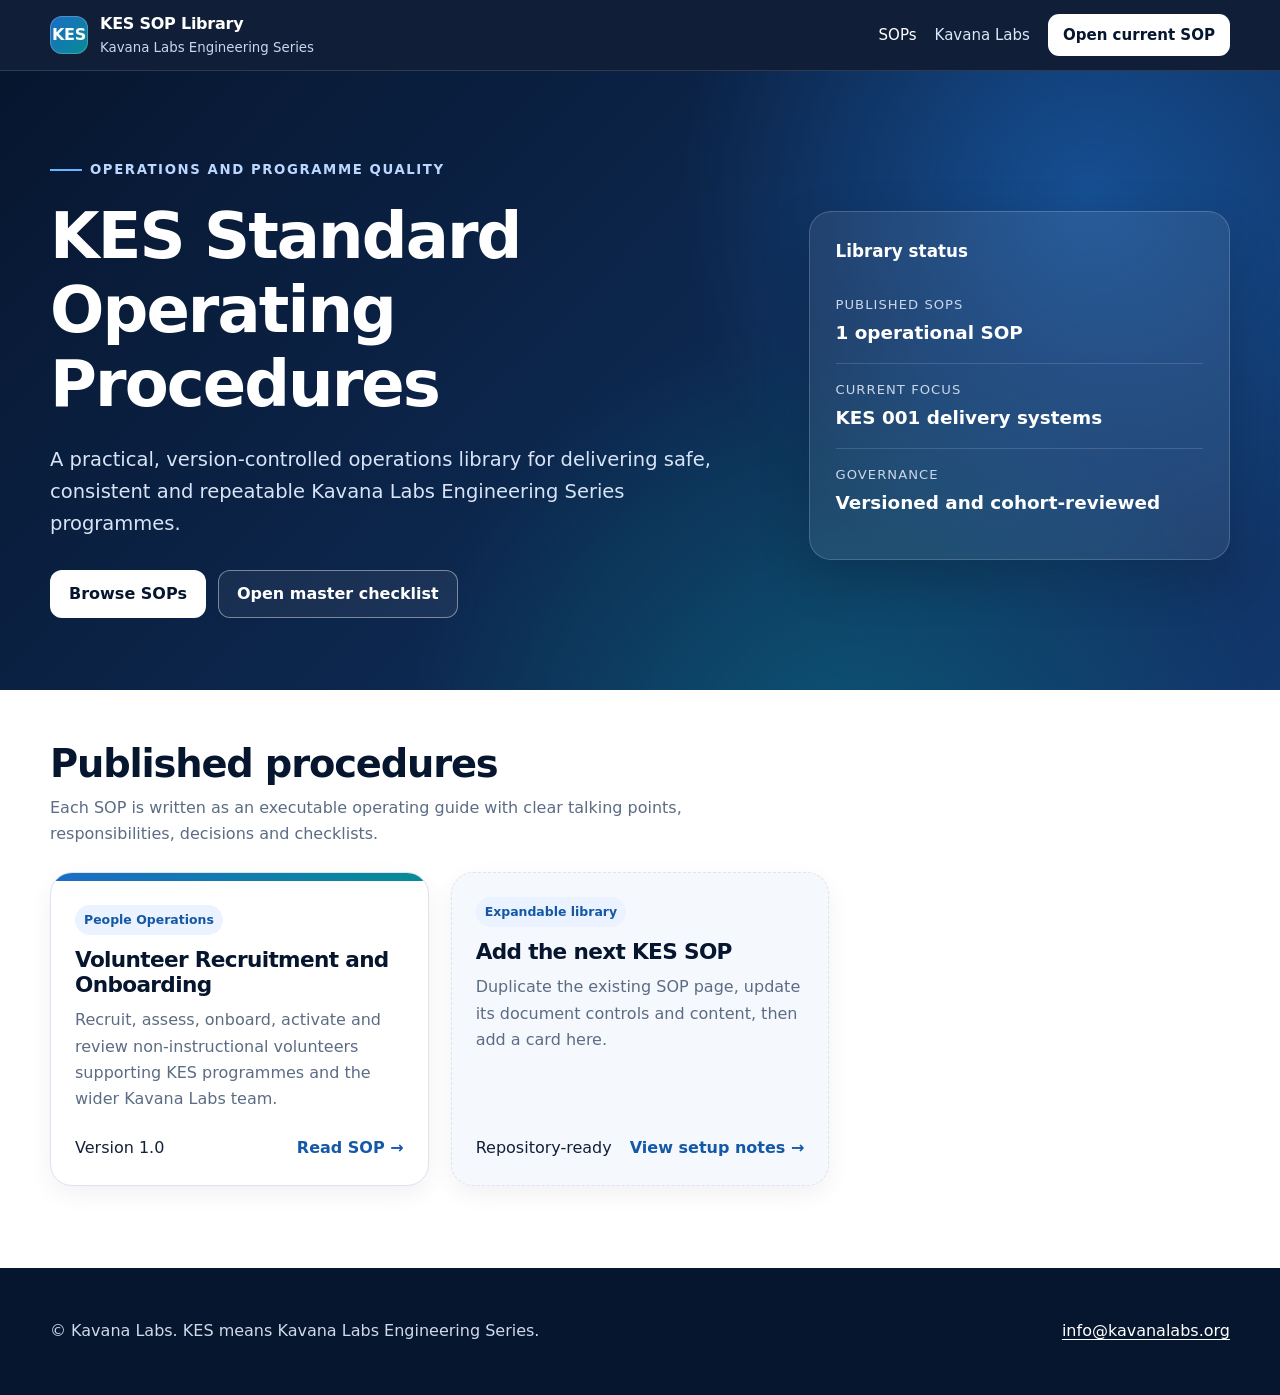
==== index.html @ 10e08c52 "init: initialized repo" ====
<!doctype html>
<html lang="en">
<head>
  <meta charset="utf-8">
  <meta name="viewport" content="width=device-width, initial-scale=1">
  <meta name="description" content="Kavana Labs Engineering Series standard operating procedures and implementation guides.">
  <meta name="theme-color" content="#07162f">
  <title>KES Standard Operating Procedures | Kavana Labs</title>
  <link rel="stylesheet" href="assets/site.css">
</head>
<body>
  <a class="skip-link" href="#main">Skip to content</a>
  <header class="site-header">
    <div class="header-inner">
      <a class="brand" href="./" aria-label="KES SOP Library home">
        <span class="brand-mark">KES</span>
        <span>KES SOP Library<small>Kavana Labs Engineering Series</small></span>
      </a>
      <nav class="top-nav" aria-label="Primary navigation">
        <a href="#sops" aria-current="page">SOPs</a>
        <a href="https://kavanalabs.org">Kavana Labs</a>
        <a class="header-action" href="sops/volunteer-recruitment-onboarding.html">Open current SOP</a>
      </nav>
    </div>
  </header>

  <main id="main">
    <section class="hero">
      <div class="hero-inner">
        <div>
          <span class="eyebrow">Operations and programme quality</span>
          <h1>KES Standard Operating Procedures</h1>
          <p>A practical, version-controlled operations library for delivering safe, consistent and repeatable Kavana Labs Engineering Series programmes.</p>
          <div class="hero-actions">
            <a class="btn btn-primary" href="#sops">Browse SOPs</a>
            <a class="btn btn-secondary" href="sops/volunteer-recruitment-onboarding.html#master-checklist">Open master checklist</a>
          </div>
        </div>
        <aside class="hero-panel" aria-label="Library summary">
          <strong>Library status</strong>
          <div class="hero-stat"><span>Published SOPs</span><b>1 operational SOP</b></div>
          <div class="hero-stat"><span>Current focus</span><b>KES 001 delivery systems</b></div>
          <div class="hero-stat"><span>Governance</span><b>Versioned and cohort-reviewed</b></div>
        </aside>
      </div>
    </section>

    <section class="page-shell" id="sops">
      <div class="section-heading">
        <div>
          <h2>Published procedures</h2>
          <p>Each SOP is written as an executable operating guide with clear talking points, responsibilities, decisions and checklists.</p>
        </div>
      </div>

      <div class="sop-grid">
        <article class="sop-card">
          <div class="sop-card-top"></div>
          <div class="sop-card-body">
            <span class="tag">People Operations</span>
            <h3>Volunteer Recruitment and Onboarding</h3>
            <p>Recruit, assess, onboard, activate and review non-instructional volunteers supporting KES programmes and the wider Kavana Labs team.</p>
            <footer>
              <span>Version 1.0</span>
              <a class="card-link" href="sops/volunteer-recruitment-onboarding.html">Read SOP →</a>
            </footer>
          </div>
        </article>

        <article class="sop-card placeholder-card">
          <div class="sop-card-body">
            <span class="tag">Expandable library</span>
            <h3>Add the next KES SOP</h3>
            <p>Duplicate the existing SOP page, update its document controls and content, then add a card here.</p>
            <footer>
              <span>Repository-ready</span>
              <a class="card-link" href="README.md">View setup notes →</a>
            </footer>
          </div>
        </article>
      </div>
    </section>
  </main>

  <footer class="site-footer">
    <div class="footer-inner">
      <p>© Kavana Labs. KES means Kavana Labs Engineering Series.</p>
      <a href="mailto:info@kavanalabs.org">info@kavanalabs.org</a>
    </div>
  </footer>
</body>
</html>
---- assets/site.css ----
:root {
  --navy-950: #07162f;
  --navy-900: #0b2147;
  --navy-800: #12376b;
  --blue-700: #1558a6;
  --blue-600: #1c6cc5;
  --teal-600: #078b95;
  --green-600: #398333;
  --gold-500: #ef8d16;
  --purple-600: #6957b8;
  --ink: #12213a;
  --muted: #5c6c84;
  --line: #dbe4ef;
  --soft: #f5f8fc;
  --white: #ffffff;
  --success: #287a45;
  --warning: #9a5a00;
  --danger: #aa2f39;
  --shadow: 0 14px 35px rgba(7, 22, 47, 0.10);
  --radius-lg: 22px;
  --radius-md: 14px;
  --content: 1180px;
}

* { box-sizing: border-box; }
html { scroll-behavior: smooth; }
body {
  margin: 0;
  color: var(--ink);
  background: var(--white);
  font-family: Inter, ui-sans-serif, system-ui, -apple-system, BlinkMacSystemFont, "Segoe UI", sans-serif;
  line-height: 1.65;
  -webkit-font-smoothing: antialiased;
}
a { color: var(--blue-700); text-underline-offset: 3px; }
a:hover { color: var(--navy-900); }
img { max-width: 100%; height: auto; }
button, input { font: inherit; }

.skip-link {
  position: absolute;
  left: -9999px;
  top: 8px;
  z-index: 1000;
  background: var(--navy-950);
  color: var(--white);
  padding: 10px 14px;
  border-radius: 8px;
}
.skip-link:focus { left: 8px; }

.site-header {
  position: sticky;
  top: 0;
  z-index: 50;
  color: var(--white);
  background: rgba(7, 22, 47, 0.96);
  backdrop-filter: blur(12px);
  border-bottom: 1px solid rgba(255,255,255,.12);
}
.header-inner {
  width: min(calc(100% - 32px), var(--content));
  min-height: 70px;
  margin: 0 auto;
  display: flex;
  align-items: center;
  justify-content: space-between;
  gap: 24px;
}
.brand {
  display: inline-flex;
  align-items: center;
  gap: 12px;
  color: var(--white);
  text-decoration: none;
  font-weight: 750;
  letter-spacing: -.015em;
}
.brand-mark {
  width: 38px;
  height: 38px;
  display: grid;
  place-items: center;
  border-radius: 12px;
  background: linear-gradient(135deg, var(--blue-600), var(--teal-600));
  font-weight: 850;
  box-shadow: inset 0 0 0 1px rgba(255,255,255,.22);
}
.brand small { display: block; font-weight: 500; color: #cbd7ea; letter-spacing: 0; }
.top-nav { display: flex; align-items: center; gap: 18px; }
.top-nav a { color: #dce7f7; text-decoration: none; font-size: .94rem; }
.top-nav a:hover, .top-nav a[aria-current="page"] { color: var(--white); }
.header-action {
  display: inline-flex;
  align-items: center;
  justify-content: center;
  min-height: 42px;
  padding: 0 15px;
  border-radius: 11px;
  background: var(--white);
  color: var(--navy-950) !important;
  font-weight: 700;
}

.hero {
  color: var(--white);
  background:
    radial-gradient(circle at 85% 20%, rgba(28,108,197,.55), transparent 34%),
    radial-gradient(circle at 65% 110%, rgba(7,139,149,.38), transparent 40%),
    linear-gradient(135deg, var(--navy-950), var(--navy-800));
  overflow: hidden;
}
.hero-inner {
  width: min(calc(100% - 32px), var(--content));
  margin: 0 auto;
  padding: 82px 0 72px;
  display: grid;
  grid-template-columns: 1.25fr .75fr;
  gap: 56px;
  align-items: center;
}
.eyebrow {
  display: inline-flex;
  align-items: center;
  gap: 8px;
  margin-bottom: 18px;
  font-size: .83rem;
  letter-spacing: .12em;
  text-transform: uppercase;
  font-weight: 800;
  color: #bcd7ff;
}
.eyebrow::before { content: ""; width: 32px; height: 2px; background: #67b5ff; }
h1, h2, h3 { line-height: 1.16; color: var(--navy-950); letter-spacing: -.03em; }
.hero h1 { margin: 0; max-width: 820px; color: var(--white); font-size: clamp(2.45rem, 5vw, 4.7rem); }
.hero p { max-width: 760px; margin: 22px 0 0; color: #d8e4f7; font-size: clamp(1.05rem, 2vw, 1.22rem); }
.hero-actions { display: flex; flex-wrap: wrap; gap: 12px; margin-top: 30px; }
.btn {
  display: inline-flex;
  align-items: center;
  justify-content: center;
  min-height: 48px;
  padding: 0 18px;
  border: 1px solid transparent;
  border-radius: 12px;
  text-decoration: none;
  font-weight: 750;
  cursor: pointer;
}
.btn-primary { background: var(--white); color: var(--navy-950); }
.btn-secondary { border-color: rgba(255,255,255,.42); color: var(--white); background: rgba(255,255,255,.06); }
.btn-light { background: var(--navy-900); color: var(--white); }
.hero-panel {
  padding: 26px;
  border: 1px solid rgba(255,255,255,.18);
  border-radius: var(--radius-lg);
  background: rgba(255,255,255,.08);
  box-shadow: 0 18px 50px rgba(0,0,0,.18);
}
.hero-panel strong { display: block; margin-bottom: 13px; font-size: 1.05rem; }
.hero-stat { padding: 15px 0; border-top: 1px solid rgba(255,255,255,.14); }
.hero-stat:first-of-type { border-top: 0; }
.hero-stat span { display: block; font-size: .82rem; color: #cbd7ea; text-transform: uppercase; letter-spacing: .08em; }
.hero-stat b { display: block; margin-top: 2px; font-size: 1.15rem; }

.page-shell {
  width: min(calc(100% - 32px), var(--content));
  margin: 0 auto;
  padding: 52px 0 82px;
}
.section-heading { display: flex; align-items: end; justify-content: space-between; gap: 24px; margin-bottom: 24px; }
.section-heading h2 { margin: 0; font-size: clamp(1.75rem, 3vw, 2.4rem); }
.section-heading p { margin: 8px 0 0; color: var(--muted); max-width: 700px; }

.sop-grid {
  display: grid;
  grid-template-columns: repeat(3, minmax(0, 1fr));
  gap: 22px;
}
.sop-card {
  display: flex;
  flex-direction: column;
  min-height: 310px;
  border: 1px solid var(--line);
  border-radius: var(--radius-lg);
  background: var(--white);
  overflow: hidden;
  box-shadow: 0 8px 25px rgba(7,22,47,.06);
}
.sop-card-top { height: 8px; background: linear-gradient(90deg, var(--blue-600), var(--teal-600)); }
.sop-card-body { display: flex; flex-direction: column; flex: 1; padding: 24px; }
.sop-card h3 { margin: 12px 0 10px; font-size: 1.35rem; }
.sop-card p { color: var(--muted); margin: 0; }
.sop-card footer { margin-top: auto; padding-top: 22px; display: flex; justify-content: space-between; align-items: center; gap: 12px; }
.tag { display: inline-flex; width: fit-content; padding: 5px 9px; border-radius: 999px; background: #eaf3ff; color: var(--blue-700); font-size: .78rem; font-weight: 800; }
.card-link { font-weight: 800; text-decoration: none; }
.placeholder-card { border-style: dashed; background: var(--soft); }

.page-hero {
  background: linear-gradient(180deg, #edf5ff 0%, #ffffff 100%);
  border-bottom: 1px solid var(--line);
}
.page-hero-inner {
  width: min(calc(100% - 32px), var(--content));
  margin: 0 auto;
  padding: 62px 0 50px;
}
.breadcrumbs { margin-bottom: 18px; color: var(--muted); font-size: .9rem; }
.breadcrumbs a { text-decoration: none; }
.page-hero h1 { margin: 0; max-width: 920px; font-size: clamp(2.25rem, 4vw, 3.8rem); }
.page-hero .lead { max-width: 820px; margin: 18px 0 0; font-size: 1.13rem; color: var(--muted); }
.meta-row { display: flex; flex-wrap: wrap; gap: 10px; margin-top: 25px; }
.meta-chip { padding: 7px 11px; border: 1px solid #cbd9eb; border-radius: 999px; background: rgba(255,255,255,.75); font-size: .84rem; }

.sop-layout {
  width: min(calc(100% - 32px), 1320px);
  margin: 0 auto;
  padding: 44px 0 90px;
  display: grid;
  grid-template-columns: 285px minmax(0, 1fr);
  gap: 42px;
  align-items: start;
}
.side-nav {
  position: sticky;
  top: 92px;
  max-height: calc(100vh - 115px);
  overflow: auto;
  padding: 18px;
  border: 1px solid var(--line);
  border-radius: var(--radius-md);
  background: var(--white);
}
.side-nav strong { display: block; margin-bottom: 12px; font-size: .85rem; text-transform: uppercase; letter-spacing: .08em; color: var(--muted); }
.side-nav a { display: block; padding: 8px 10px; border-radius: 8px; color: var(--ink); text-decoration: none; font-size: .9rem; }
.side-nav a:hover, .side-nav a.active { background: #eaf3ff; color: var(--blue-700); }
.sop-main { min-width: 0; }
.sop-tools { display: flex; flex-wrap: wrap; gap: 10px; margin-bottom: 24px; }
.tool-btn {
  border: 1px solid var(--line);
  background: var(--white);
  color: var(--ink);
  min-height: 42px;
  padding: 0 13px;
  border-radius: 10px;
  font-weight: 700;
  cursor: pointer;
}
.tool-btn:hover { border-color: #b4c6dd; background: var(--soft); }

.document-control {
  display: grid;
  grid-template-columns: repeat(4, minmax(0,1fr));
  gap: 1px;
  margin: 0 0 28px;
  background: var(--line);
  border: 1px solid var(--line);
  border-radius: var(--radius-md);
  overflow: hidden;
}
.document-control div { padding: 16px; background: var(--white); }
.document-control dt { font-size: .76rem; text-transform: uppercase; letter-spacing: .07em; color: var(--muted); font-weight: 800; }
.document-control dd { margin: 3px 0 0; font-weight: 750; }

.flow-visual {
  margin: 28px 0 36px;
  padding: 16px;
  border: 1px solid var(--line);
  border-radius: var(--radius-lg);
  background: var(--soft);
}
.flow-visual img { display: block; margin: 0 auto; border-radius: 12px; box-shadow: var(--shadow); }
.flow-visual figcaption { margin-top: 13px; text-align: center; color: var(--muted); font-size: .9rem; }

.sop-section {
  scroll-margin-top: 98px;
  padding: 30px 0;
  border-top: 1px solid var(--line);
}
.sop-section:first-of-type { border-top: 0; padding-top: 0; }
.sop-section h2 { margin: 0 0 12px; font-size: clamp(1.55rem, 2.5vw, 2.05rem); }
.sop-section h3 { margin: 27px 0 9px; font-size: 1.18rem; }
.sop-section p { margin: 10px 0; }
.sop-section ul, .sop-section ol { padding-left: 1.25rem; }
.sop-section li { margin: 7px 0; }

.callout {
  margin: 20px 0;
  padding: 17px 18px;
  border-left: 4px solid var(--blue-600);
  border-radius: 0 var(--radius-md) var(--radius-md) 0;
  background: #edf5ff;
}
.callout.warning { border-left-color: var(--gold-500); background: #fff7e9; }
.callout.success { border-left-color: var(--success); background: #edf8f1; }
.callout strong { display: block; margin-bottom: 4px; }

.talking-points {
  padding: 20px 22px;
  border: 1px solid #c9daee;
  border-radius: var(--radius-md);
  background: linear-gradient(145deg, #f4f8ff, #ffffff);
}
.talking-points h3 { margin-top: 0; color: var(--blue-700); }

.checklist {
  list-style: none;
  padding-left: 0 !important;
  display: grid;
  gap: 9px;
}
.checklist li {
  position: relative;
  margin: 0;
  padding: 11px 13px 11px 42px;
  border: 1px solid var(--line);
  border-radius: 11px;
  background: var(--white);
}
.checklist li::before {
  content: "";
  position: absolute;
  left: 13px;
  top: 14px;
  width: 16px;
  height: 16px;
  border: 2px solid var(--blue-600);
  border-radius: 4px;
  background: var(--white);
}
.checklist.compact { grid-template-columns: repeat(2, minmax(0, 1fr)); }

.process {
  counter-reset: stage;
  display: grid;
  gap: 13px;
  margin: 20px 0;
}
.process-item {
  counter-increment: stage;
  display: grid;
  grid-template-columns: 48px minmax(0, 1fr);
  gap: 15px;
  align-items: start;
  padding: 17px;
  border: 1px solid var(--line);
  border-radius: var(--radius-md);
  background: var(--white);
}
.process-item::before {
  content: counter(stage);
  width: 42px;
  height: 42px;
  display: grid;
  place-items: center;
  border-radius: 50%;
  background: var(--navy-900);
  color: var(--white);
  font-weight: 850;
}
.process-item strong { display: block; margin-bottom: 3px; }

.score-table, .matrix-table {
  width: 100%;
  border-collapse: collapse;
  margin: 18px 0;
  font-size: .93rem;
}
.score-table th, .score-table td, .matrix-table th, .matrix-table td {
  padding: 12px;
  border: 1px solid var(--line);
  text-align: left;
  vertical-align: top;
}
.score-table th, .matrix-table th { background: var(--soft); color: var(--navy-900); }

details {
  margin: 12px 0;
  border: 1px solid var(--line);
  border-radius: var(--radius-md);
  background: var(--white);
  overflow: hidden;
}
summary {
  padding: 15px 17px;
  cursor: pointer;
  font-weight: 800;
  color: var(--navy-900);
  background: var(--soft);
}
details > div { padding: 4px 18px 18px; }

.site-footer {
  color: #cfd9e9;
  background: var(--navy-950);
}
.footer-inner {
  width: min(calc(100% - 32px), var(--content));
  margin: 0 auto;
  padding: 34px 0;
  display: flex;
  justify-content: space-between;
  gap: 24px;
  align-items: center;
}
.site-footer a { color: var(--white); }

.search-wrap { width: min(440px, 100%); }
.search-label { display: block; margin-bottom: 6px; font-size: .82rem; font-weight: 800; color: var(--muted); }
.search-input { width: 100%; padding: 12px 14px; border: 1px solid #b8c8dc; border-radius: 11px; color: var(--ink); background: var(--white); }
.search-input:focus { outline: 3px solid rgba(28,108,197,.18); border-color: var(--blue-600); }
.search-result-count { min-height: 24px; margin-top: 6px; color: var(--muted); font-size: .85rem; }
mark { background: #ffeba2; color: inherit; border-radius: 2px; }

@media (max-width: 980px) {
  .hero-inner { grid-template-columns: 1fr; }
  .hero-panel { max-width: 650px; }
  .sop-grid { grid-template-columns: repeat(2, minmax(0,1fr)); }
  .sop-layout { grid-template-columns: 1fr; }
  .side-nav { position: static; max-height: none; }
  .document-control { grid-template-columns: repeat(2, minmax(0,1fr)); }
}
@media (max-width: 680px) {
  .header-inner { min-height: 64px; }
  .brand small, .top-nav a:not(.header-action) { display: none; }
  .hero-inner { padding: 62px 0 54px; }
  .sop-grid { grid-template-columns: 1fr; }
  .section-heading { display: block; }
  .document-control { grid-template-columns: 1fr; }
  .checklist.compact { grid-template-columns: 1fr; }
  .footer-inner { display: block; }
  .footer-inner p { margin-bottom: 16px; }
  .sop-layout { width: min(calc(100% - 24px), 1320px); gap: 22px; }
  .page-hero-inner, .page-shell, .header-inner, .hero-inner, .footer-inner { width: min(calc(100% - 24px), var(--content)); }
}

@media print {
  .site-header, .side-nav, .sop-tools, .site-footer, .breadcrumbs { display: none !important; }
  body { color: #000; font-size: 10.5pt; }
  .page-hero { background: #fff; }
  .page-hero-inner, .sop-layout { width: 100%; padding: 0; display: block; }
  .page-hero h1 { font-size: 26pt; }
  .sop-section { break-inside: avoid; }
  .flow-visual { break-inside: avoid; }
  a { color: #000; text-decoration: none; }
  .checklist li { break-inside: avoid; }
}
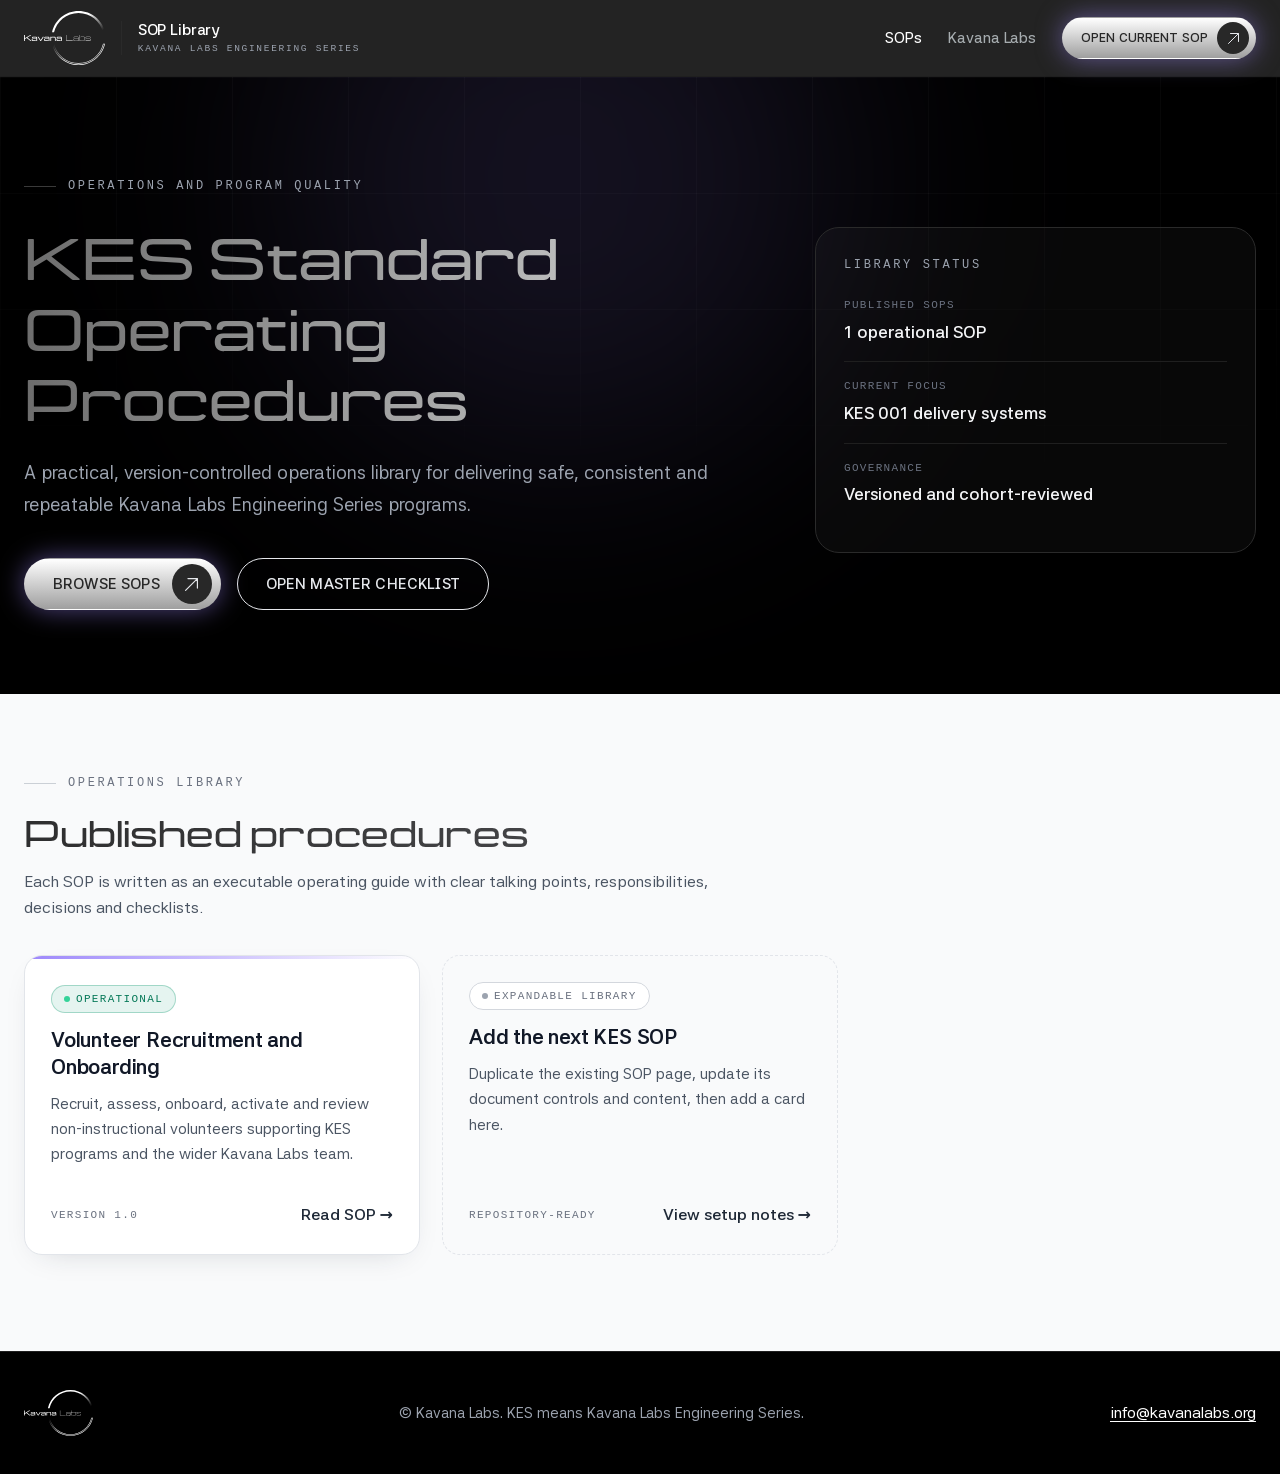
==== commit 4ec75962: "rebrand: match Kavana Labs brand system from kavanalabs.org - Manifold display headings (demo cut wi" ====
--- a/index.html
+++ b/index.html
@@ -4,8 +4,11 @@
   <meta charset="utf-8">
   <meta name="viewport" content="width=device-width, initial-scale=1">
   <meta name="description" content="Kavana Labs Engineering Series standard operating procedures and implementation guides.">
-  <meta name="theme-color" content="#07162f">
+  <meta name="theme-color" content="#050505">
   <title>KES Standard Operating Procedures | Kavana Labs</title>
+  <link rel="icon" type="image/png" href="assets/favicon.png">
+  <link rel="preload" href="assets/fonts/manifold-extended-demibold.woff2" as="font" type="font/woff2" crossorigin>
+  <link rel="preload" href="assets/fonts/42dot-sans-latin.woff2" as="font" type="font/woff2" crossorigin>
   <link rel="stylesheet" href="assets/site.css">
 </head>
 <body>
@@ -13,27 +16,29 @@
   <header class="site-header">
     <div class="header-inner">
       <a class="brand" href="./" aria-label="KES SOP Library home">
-        <span class="brand-mark">KES</span>
-        <span>KES SOP Library<small>Kavana Labs Engineering Series</small></span>
+        <img class="brand-logo" src="assets/logo-nav.svg" alt="Kavana Labs">
+        <span class="brand-divider" aria-hidden="true"></span>
+        <span class="brand-text">SOP Library<small>Kavana Labs Engineering Series</small></span>
       </a>
       <nav class="top-nav" aria-label="Primary navigation">
         <a href="#sops" aria-current="page">SOPs</a>
         <a href="https://kavanalabs.org">Kavana Labs</a>
-        <a class="header-action" href="sops/volunteer-recruitment-onboarding.html">Open current SOP</a>
+        <a class="btn btn-primary btn-sm" href="sops/volunteer-recruitment-onboarding.html">Open current SOP<span class="btn-arrow"><img src="assets/arrow-light.svg" alt="" aria-hidden="true"></span></a>
       </nav>
     </div>
   </header>
 
   <main id="main">
     <section class="hero">
+      <div class="glow" aria-hidden="true"></div>
       <div class="hero-inner">
         <div>
-          <span class="eyebrow">Operations and programme quality</span>
-          <h1>KES Standard Operating Procedures</h1>
-          <p>A practical, version-controlled operations library for delivering safe, consistent and repeatable Kavana Labs Engineering Series programmes.</p>
+          <span class="eyebrow">Operations and program quality</span>
+          <h1 class="heading-gradient-light">KES Standard Operating Procedures</h1>
+          <p>A practical, version-controlled operations library for delivering safe, consistent and repeatable Kavana Labs Engineering Series programs.</p>
           <div class="hero-actions">
-            <a class="btn btn-primary" href="#sops">Browse SOPs</a>
-            <a class="btn btn-secondary" href="sops/volunteer-recruitment-onboarding.html#master-checklist">Open master checklist</a>
+            <a class="btn btn-primary" href="#sops">Browse SOPs<span class="btn-arrow"><img src="assets/arrow-light.svg" alt="" aria-hidden="true"></span></a>
+            <a class="btn btn-outline" href="sops/volunteer-recruitment-onboarding.html#master-checklist">Open master checklist</a>
           </div>
         </div>
         <aside class="hero-panel" aria-label="Library summary">
@@ -47,19 +52,18 @@
 
     <section class="page-shell" id="sops">
       <div class="section-heading">
-        <div>
-          <h2>Published procedures</h2>
-          <p>Each SOP is written as an executable operating guide with clear talking points, responsibilities, decisions and checklists.</p>
-        </div>
+        <span class="eyebrow on-light">Operations library</span>
+        <h2 class="heading-gradient-dark">Published procedures</h2>
+        <p>Each SOP is written as an executable operating guide with clear talking points, responsibilities, decisions and checklists.</p>
       </div>
 
       <div class="sop-grid">
         <article class="sop-card">
           <div class="sop-card-top"></div>
           <div class="sop-card-body">
-            <span class="tag">People Operations</span>
+            <span class="badge badge-active">Operational</span>
             <h3>Volunteer Recruitment and Onboarding</h3>
-            <p>Recruit, assess, onboard, activate and review non-instructional volunteers supporting KES programmes and the wider Kavana Labs team.</p>
+            <p>Recruit, assess, onboard, activate and review non-instructional volunteers supporting KES programs and the wider Kavana Labs team.</p>
             <footer>
               <span>Version 1.0</span>
               <a class="card-link" href="sops/volunteer-recruitment-onboarding.html">Read SOP →</a>
@@ -69,7 +73,7 @@
 
         <article class="sop-card placeholder-card">
           <div class="sop-card-body">
-            <span class="tag">Expandable library</span>
+            <span class="badge badge-neutral">Expandable library</span>
             <h3>Add the next KES SOP</h3>
             <p>Duplicate the existing SOP page, update its document controls and content, then add a card here.</p>
             <footer>
@@ -84,6 +88,9 @@
 
   <footer class="site-footer">
     <div class="footer-inner">
+      <a class="footer-brand" href="https://kavanalabs.org" aria-label="Kavana Labs">
+        <img src="assets/logo-nav.svg" alt="Kavana Labs">
+      </a>
       <p>© Kavana Labs. KES means Kavana Labs Engineering Series.</p>
       <a href="mailto:info@kavanalabs.org">info@kavanalabs.org</a>
     </div>
--- a/assets/site.css
+++ b/assets/site.css
@@ -1,66 +1,254 @@
+/* ==========================================================================
+   Kavana Labs — KES SOP Library
+   Brand theme mirrored from kavanalabs.org (main-website monorepo):
+   dark engineering surfaces, ink gray ramp, purple brand glow, Manifold
+   display headings over 42dot Sans body, mono uppercase labels.
+   ========================================================================== */
+
+/* Manifold Extended CF Demi Bold — Fontspring DEMO, same file the main site
+   ships. The demo watermarks digit 4 and most ASCII punctuation, so this
+   unicode-range whitelists only the glyphs the demo renders cleanly; every
+   other character falls through to 42dot Sans in the display stack. Do not
+   remove the range until the full family is licensed. */
+@font-face {
+  font-family: "Manifold";
+  src: url("fonts/manifold-extended-demibold.woff2") format("woff2");
+  font-weight: 600;
+  font-style: normal;
+  font-display: swap;
+  unicode-range: U+0020, U+002C, U+002E, U+0030-0033, U+0035-0039, U+003A-003B,
+    U+003F, U+0041-005A, U+0061-007A, U+00B7, U+2013-2014, U+2018-2019,
+    U+201C-201D, U+2022, U+2026;
+}
+
+@font-face {
+  font-family: "42dot Sans";
+  src: url("fonts/42dot-sans-latin.woff2") format("woff2");
+  font-weight: 100 900;
+  font-style: normal;
+  font-display: swap;
+}
+
 :root {
-  --navy-950: #07162f;
-  --navy-900: #0b2147;
-  --navy-800: #12376b;
-  --blue-700: #1558a6;
-  --blue-600: #1c6cc5;
-  --teal-600: #078b95;
-  --green-600: #398333;
-  --gold-500: #ef8d16;
-  --purple-600: #6957b8;
-  --ink: #12213a;
-  --muted: #5c6c84;
-  --line: #dbe4ef;
-  --soft: #f5f8fc;
-  --white: #ffffff;
-  --success: #287a45;
-  --warning: #9a5a00;
-  --danger: #aa2f39;
-  --shadow: 0 14px 35px rgba(7, 22, 47, 0.10);
-  --radius-lg: 22px;
+  /* Ink ramp (default Tailwind gray, per the main-site Figma) */
+  --ink-50: #f9fafb;
+  --ink-100: #f3f4f6;
+  --ink-200: #e5e7eb;
+  --ink-300: #d1d5db;
+  --ink-400: #9ca3af;
+  --ink-500: #6b7280;
+  --ink-600: #4b5563;
+  --ink-800: #1f2937;
+  --ink-900: #111827;
+
+  /* Brand accent */
+  --glow: #9d87fb;
+  --glow-deep: #6d4fe0;
+
+  /* Surfaces */
+  --surface-hero: #000000;
+  --surface-ink: #0f0f0f;
+  --surface-near-black: #090909;
+  --surface-light: #f3f4f6;
+  --surface-offwhite: #f9fafb;
+
+  /* Rules */
+  --line-dark: #1f1f1f;
+  --line-dark-2: #2a2a2a;
+  --line-light: #e2e5ea;
+  --line-light-2: #dfe3e8;
+
+  /* Type */
+  --font-display: "Manifold", "42dot Sans", "Arial Narrow", sans-serif;
+  --font-sans: "42dot Sans", ui-sans-serif, system-ui, -apple-system,
+    BlinkMacSystemFont, "Segoe UI", sans-serif;
+  --font-mono: "Cascadia Code", ui-monospace, "SF Mono", Menlo, Consolas,
+    monospace;
+
+  --radius-lg: 18px;
   --radius-md: 14px;
-  --content: 1180px;
+  --shadow-card: 0 10px 30px -18px rgba(31, 41, 55, 0.25);
+  --content: 1320px;
 }
 
 * { box-sizing: border-box; }
 html { scroll-behavior: smooth; }
+@media (prefers-reduced-motion: reduce) {
+  html { scroll-behavior: auto; }
+}
 body {
   margin: 0;
-  color: var(--ink);
-  background: var(--white);
-  font-family: Inter, ui-sans-serif, system-ui, -apple-system, BlinkMacSystemFont, "Segoe UI", sans-serif;
+  color: var(--ink-800);
+  background: var(--surface-offwhite);
+  font-family: var(--font-sans);
   line-height: 1.65;
   -webkit-font-smoothing: antialiased;
 }
-a { color: var(--blue-700); text-underline-offset: 3px; }
-a:hover { color: var(--navy-900); }
+a { color: var(--ink-800); text-underline-offset: 3px; }
+a:hover { color: var(--glow-deep); }
 img { max-width: 100%; height: auto; }
 button, input { font: inherit; }
+
+a:focus-visible, button:focus-visible, summary:focus-visible {
+  outline: 2px solid rgba(157, 135, 251, 0.75);
+  outline-offset: 2px;
+  border-radius: 6px;
+}
+
+/* Display headings — wide technical face with the main site's clipped
+   gradients. h3 stays on 42dot for legibility at small sizes. */
+h1, h2 {
+  font-family: var(--font-display);
+  font-weight: 600;
+  line-height: 1.1935;
+  letter-spacing: 0;
+}
+h3 { line-height: 1.3; color: var(--ink-900); letter-spacing: -0.01em; }
+.heading-gradient-light {
+  background-image: linear-gradient(to right, #6d6d6d, #c2c3c3 80%);
+  -webkit-background-clip: text;
+  background-clip: text;
+  color: transparent;
+}
+.heading-gradient-dark {
+  background-image: linear-gradient(to right, #2e2e2f, #616266);
+  -webkit-background-clip: text;
+  background-clip: text;
+  color: transparent;
+}
 
 .skip-link {
   position: absolute;
   left: -9999px;
   top: 8px;
   z-index: 1000;
-  background: var(--navy-950);
-  color: var(--white);
-  padding: 10px 14px;
-  border-radius: 8px;
+  background: #ffffff;
+  color: var(--ink-900);
+  padding: 10px 16px;
+  border-radius: 999px;
+  font-weight: 600;
+  text-decoration: none;
 }
 .skip-link:focus { left: 8px; }
 
+/* --------------------------------------------------------------------------
+   Mono uppercase labels (SectionLabel on the main site)
+   -------------------------------------------------------------------------- */
+.eyebrow {
+  display: inline-flex;
+  align-items: center;
+  gap: 12px;
+  font-family: var(--font-mono);
+  font-size: 12px;
+  font-weight: 400;
+  letter-spacing: 0.22em;
+  text-transform: uppercase;
+  color: var(--ink-400);
+}
+.eyebrow::before { content: ""; width: 32px; height: 1px; background: #3a3a3a; }
+.eyebrow.on-light { color: var(--ink-500); }
+.eyebrow.on-light::before { background: #cbd0d6; }
+
+/* Status badge — same vocabulary as the main site's StatusBadge. */
+.badge {
+  display: inline-flex;
+  align-items: center;
+  gap: 6px;
+  width: fit-content;
+  border: 1px solid;
+  border-radius: 999px;
+  padding: 4px 12px;
+  font-family: var(--font-mono);
+  font-size: 11px;
+  text-transform: uppercase;
+  letter-spacing: 0.12em;
+  white-space: nowrap;
+}
+.badge::before { content: ""; width: 6px; height: 6px; border-radius: 50%; }
+.badge-active { border-color: rgba(5, 150, 105, 0.3); background: rgba(5, 150, 105, 0.1); color: #047857; }
+.badge-active::before { background: #34d399; }
+.badge-active.on-dark { border-color: rgba(16, 185, 129, 0.3); background: rgba(16, 185, 129, 0.1); color: #6ee7b7; }
+.badge-neutral { border-color: #d3d7dd; background: #ffffff; color: var(--ink-500); }
+.badge-neutral::before { background: var(--ink-400); }
+.badge-neutral.on-dark { border-color: var(--line-dark-2); background: rgba(255, 255, 255, 0.03); color: var(--ink-400); }
+
+/* --------------------------------------------------------------------------
+   Pill buttons (signature Kavana geometry: 52px pill, gradient + arrow badge)
+   -------------------------------------------------------------------------- */
+.btn {
+  display: inline-flex;
+  align-items: center;
+  justify-content: center;
+  height: 52px;
+  border: 1px solid transparent;
+  border-radius: 60px;
+  font-family: var(--font-sans);
+  font-size: 15px;
+  font-weight: 600;
+  line-height: 1;
+  text-transform: uppercase;
+  letter-spacing: 0.01em;
+  text-decoration: none;
+  white-space: nowrap;
+  cursor: pointer;
+  transition: transform 0.2s ease, filter 0.2s ease, background-color 0.2s ease,
+    border-color 0.2s ease;
+}
+.btn-primary {
+  gap: 12px;
+  padding: 0 8px 0 28px;
+  color: #282828;
+  background: linear-gradient(to top, #9f9f9f, #ffffff);
+  filter: drop-shadow(0 0 12.8px rgba(157, 135, 251, 0.5));
+}
+.btn-primary:hover {
+  color: #282828;
+  filter: drop-shadow(0 0 20px rgba(157, 135, 251, 0.7));
+  transform: translateY(-2px);
+}
+.btn-arrow {
+  display: flex;
+  width: 40px;
+  height: 40px;
+  align-items: center;
+  justify-content: center;
+  border-radius: 60px;
+  background: #282828;
+  transition: transform 0.2s ease;
+}
+.btn-primary:hover .btn-arrow { transform: rotate(12deg); }
+.btn-arrow img { width: 13px; height: 13px; }
+.btn-outline {
+  gap: 8px;
+  padding: 0 28px;
+  border-color: var(--ink-200);
+  color: var(--ink-200);
+  background: transparent;
+}
+.btn-outline:hover { color: var(--ink-200); background: rgba(255, 255, 255, 0.05); }
+.btn-outline.on-light { border-color: var(--ink-800); color: var(--ink-800); }
+.btn-outline.on-light:hover { color: var(--ink-800); background: rgba(0, 0, 0, 0.05); }
+.btn-sm { height: 42px; font-size: 12.5px; }
+.btn-sm.btn-primary { gap: 9px; padding: 0 6px 0 18px; }
+.btn-sm .btn-arrow { width: 32px; height: 32px; }
+.btn-sm .btn-arrow img { width: 11px; height: 11px; }
+
+/* --------------------------------------------------------------------------
+   Header
+   -------------------------------------------------------------------------- */
 .site-header {
   position: sticky;
   top: 0;
   z-index: 50;
-  color: var(--white);
-  background: rgba(7, 22, 47, 0.96);
-  backdrop-filter: blur(12px);
-  border-bottom: 1px solid rgba(255,255,255,.12);
+  color: #ffffff;
+  background: rgba(5, 5, 5, 0.88);
+  backdrop-filter: blur(14px);
+  -webkit-backdrop-filter: blur(14px);
+  border-bottom: 1px solid var(--line-dark);
 }
 .header-inner {
-  width: min(calc(100% - 32px), var(--content));
-  min-height: 70px;
+  width: min(calc(100% - 48px), var(--content));
+  min-height: 76px;
   margin: 0 auto;
   display: flex;
   align-items: center;
@@ -70,107 +258,135 @@
 .brand {
   display: inline-flex;
   align-items: center;
-  gap: 12px;
-  color: var(--white);
+  gap: 16px;
+  color: #ffffff;
   text-decoration: none;
-  font-weight: 750;
-  letter-spacing: -.015em;
-}
-.brand-mark {
-  width: 38px;
-  height: 38px;
+}
+.brand:hover { color: #ffffff; }
+.brand-logo { height: 54px; width: auto; display: block; }
+.brand-divider { width: 1px; height: 34px; background: var(--line-dark-2); }
+.brand-text {
+  display: block;
+  font-size: 15px;
+  font-weight: 600;
+  letter-spacing: -0.01em;
+  line-height: 1.25;
+}
+.brand-text small {
+  display: block;
+  margin-top: 3px;
+  font-family: var(--font-mono);
+  font-size: 9.5px;
+  font-weight: 400;
+  letter-spacing: 0.18em;
+  text-transform: uppercase;
+  color: var(--ink-400);
+}
+.top-nav { display: flex; align-items: center; gap: 26px; }
+.top-nav a:not(.btn) { color: #a6acaf; text-decoration: none; font-size: 15px; font-weight: 500; transition: color 0.2s ease; }
+.top-nav a:not(.btn):hover, .top-nav a[aria-current="page"]:not(.btn) { color: #ffffff; }
+
+/* --------------------------------------------------------------------------
+   Dark heroes (engineering grid + glow orb, per the main-site Section shell)
+   -------------------------------------------------------------------------- */
+.hero, .page-hero {
+  position: relative;
+  overflow: hidden;
+  color: #ffffff;
+  background: var(--surface-hero);
+}
+.hero::before, .page-hero::before {
+  content: "";
+  position: absolute;
+  inset: 0;
+  pointer-events: none;
+  opacity: 0.6;
+  background-image:
+    linear-gradient(to right, rgba(255, 255, 255, 0.05) 1px, transparent 1px),
+    linear-gradient(to bottom, rgba(255, 255, 255, 0.05) 1px, transparent 1px);
+  background-size: 116px 116px;
+  -webkit-mask-image: radial-gradient(120% 90% at 50% 0%, #000 30%, transparent 80%);
+  mask-image: radial-gradient(120% 90% at 50% 0%, #000 30%, transparent 80%);
+}
+.glow {
+  position: absolute;
+  pointer-events: none;
+  width: 560px;
+  height: 560px;
+  left: 22%;
+  top: -180px;
+  border-radius: 50%;
+  background: rgba(74, 63, 115, 0.28);
+  filter: blur(120px);
+}
+
+.hero-inner {
+  position: relative;
+  width: min(calc(100% - 48px), var(--content));
+  margin: 0 auto;
+  padding: 92px 0 84px;
   display: grid;
-  place-items: center;
-  border-radius: 12px;
-  background: linear-gradient(135deg, var(--blue-600), var(--teal-600));
-  font-weight: 850;
-  box-shadow: inset 0 0 0 1px rgba(255,255,255,.22);
-}
-.brand small { display: block; font-weight: 500; color: #cbd7ea; letter-spacing: 0; }
-.top-nav { display: flex; align-items: center; gap: 18px; }
-.top-nav a { color: #dce7f7; text-decoration: none; font-size: .94rem; }
-.top-nav a:hover, .top-nav a[aria-current="page"] { color: var(--white); }
-.header-action {
-  display: inline-flex;
-  align-items: center;
-  justify-content: center;
-  min-height: 42px;
-  padding: 0 15px;
-  border-radius: 11px;
-  background: var(--white);
-  color: var(--navy-950) !important;
-  font-weight: 700;
-}
-
-.hero {
-  color: var(--white);
-  background:
-    radial-gradient(circle at 85% 20%, rgba(28,108,197,.55), transparent 34%),
-    radial-gradient(circle at 65% 110%, rgba(7,139,149,.38), transparent 40%),
-    linear-gradient(135deg, var(--navy-950), var(--navy-800));
-  overflow: hidden;
-}
-.hero-inner {
-  width: min(calc(100% - 32px), var(--content));
-  margin: 0 auto;
-  padding: 82px 0 72px;
-  display: grid;
-  grid-template-columns: 1.25fr .75fr;
+  grid-template-columns: 1.25fr 0.75fr;
   gap: 56px;
   align-items: center;
 }
-.eyebrow {
-  display: inline-flex;
-  align-items: center;
-  gap: 8px;
-  margin-bottom: 18px;
-  font-size: .83rem;
-  letter-spacing: .12em;
-  text-transform: uppercase;
-  font-weight: 800;
-  color: #bcd7ff;
-}
-.eyebrow::before { content: ""; width: 32px; height: 2px; background: #67b5ff; }
-h1, h2, h3 { line-height: 1.16; color: var(--navy-950); letter-spacing: -.03em; }
-.hero h1 { margin: 0; max-width: 820px; color: var(--white); font-size: clamp(2.45rem, 5vw, 4.7rem); }
-.hero p { max-width: 760px; margin: 22px 0 0; color: #d8e4f7; font-size: clamp(1.05rem, 2vw, 1.22rem); }
-.hero-actions { display: flex; flex-wrap: wrap; gap: 12px; margin-top: 30px; }
-.btn {
-  display: inline-flex;
-  align-items: center;
-  justify-content: center;
-  min-height: 48px;
-  padding: 0 18px;
-  border: 1px solid transparent;
-  border-radius: 12px;
-  text-decoration: none;
-  font-weight: 750;
-  cursor: pointer;
-}
-.btn-primary { background: var(--white); color: var(--navy-950); }
-.btn-secondary { border-color: rgba(255,255,255,.42); color: var(--white); background: rgba(255,255,255,.06); }
-.btn-light { background: var(--navy-900); color: var(--white); }
+.hero h1 {
+  margin: 26px 0 0;
+  max-width: 820px;
+  font-size: clamp(2.3rem, 4.6vw, 4rem);
+}
+.hero p {
+  max-width: 720px;
+  margin: 24px 0 0;
+  color: var(--ink-400);
+  font-size: clamp(1.02rem, 2vw, 1.16rem);
+  line-height: 1.7;
+}
+.hero-actions { display: flex; flex-wrap: wrap; gap: 16px; margin-top: 38px; }
+
 .hero-panel {
-  padding: 26px;
-  border: 1px solid rgba(255,255,255,.18);
-  border-radius: var(--radius-lg);
-  background: rgba(255,255,255,.08);
-  box-shadow: 0 18px 50px rgba(0,0,0,.18);
-}
-.hero-panel strong { display: block; margin-bottom: 13px; font-size: 1.05rem; }
-.hero-stat { padding: 15px 0; border-top: 1px solid rgba(255,255,255,.14); }
+  position: relative;
+  padding: 28px;
+  border: 1px solid var(--line-dark-2);
+  border-radius: 24px;
+  background: rgba(255, 255, 255, 0.03);
+}
+.hero-panel strong {
+  display: block;
+  margin-bottom: 6px;
+  font-family: var(--font-mono);
+  font-size: 12px;
+  font-weight: 400;
+  letter-spacing: 0.22em;
+  text-transform: uppercase;
+  color: var(--ink-400);
+}
+.hero-stat { padding: 15px 0; border-top: 1px solid var(--line-dark); }
 .hero-stat:first-of-type { border-top: 0; }
-.hero-stat span { display: block; font-size: .82rem; color: #cbd7ea; text-transform: uppercase; letter-spacing: .08em; }
-.hero-stat b { display: block; margin-top: 2px; font-size: 1.15rem; }
-
+.hero-stat span {
+  display: block;
+  font-family: var(--font-mono);
+  font-size: 11px;
+  letter-spacing: 0.12em;
+  text-transform: uppercase;
+  color: var(--ink-500);
+}
+.hero-stat b { display: block; margin-top: 4px; font-size: 1.06rem; font-weight: 600; color: var(--ink-100); }
+
+/* --------------------------------------------------------------------------
+   Light content shell
+   -------------------------------------------------------------------------- */
 .page-shell {
-  width: min(calc(100% - 32px), var(--content));
+  width: min(calc(100% - 48px), var(--content));
   margin: 0 auto;
-  padding: 52px 0 82px;
-}
-.section-heading { display: flex; align-items: end; justify-content: space-between; gap: 24px; margin-bottom: 24px; }
-.section-heading h2 { margin: 0; font-size: clamp(1.75rem, 3vw, 2.4rem); }
-.section-heading p { margin: 8px 0 0; color: var(--muted); max-width: 700px; }
+  padding: 72px 0 96px;
+}
+.section-heading { margin-bottom: 34px; }
+.section-heading h2 {
+  margin: 16px 0 0;
+  font-size: clamp(1.7rem, 3vw, 2.35rem);
+}
+.section-heading p { margin: 14px 0 0; color: var(--ink-600); max-width: 700px; }
 
 .sop-grid {
   display: grid;
@@ -180,42 +396,89 @@
 .sop-card {
   display: flex;
   flex-direction: column;
-  min-height: 310px;
-  border: 1px solid var(--line);
+  min-height: 300px;
+  border: 1px solid var(--line-light);
   border-radius: var(--radius-lg);
-  background: var(--white);
+  background: #ffffff;
   overflow: hidden;
-  box-shadow: 0 8px 25px rgba(7,22,47,.06);
-}
-.sop-card-top { height: 8px; background: linear-gradient(90deg, var(--blue-600), var(--teal-600)); }
-.sop-card-body { display: flex; flex-direction: column; flex: 1; padding: 24px; }
-.sop-card h3 { margin: 12px 0 10px; font-size: 1.35rem; }
-.sop-card p { color: var(--muted); margin: 0; }
-.sop-card footer { margin-top: auto; padding-top: 22px; display: flex; justify-content: space-between; align-items: center; gap: 12px; }
-.tag { display: inline-flex; width: fit-content; padding: 5px 9px; border-radius: 999px; background: #eaf3ff; color: var(--blue-700); font-size: .78rem; font-weight: 800; }
-.card-link { font-weight: 800; text-decoration: none; }
-.placeholder-card { border-style: dashed; background: var(--soft); }
-
-.page-hero {
-  background: linear-gradient(180deg, #edf5ff 0%, #ffffff 100%);
-  border-bottom: 1px solid var(--line);
-}
+  box-shadow: var(--shadow-card);
+  transition: border-color 0.2s ease, transform 0.2s ease;
+}
+.sop-card:hover { border-color: #cbd0d6; transform: translateY(-2px); }
+.sop-card-top { height: 3px; background: linear-gradient(90deg, var(--glow), rgba(157, 135, 251, 0)); }
+.sop-card-body { display: flex; flex-direction: column; flex: 1; padding: 26px; }
+.sop-card h3 { margin: 14px 0 10px; font-size: 1.28rem; font-weight: 700; }
+.sop-card p { color: var(--ink-600); margin: 0; font-size: 0.96rem; }
+.sop-card footer {
+  margin-top: auto;
+  padding-top: 24px;
+  display: flex;
+  justify-content: space-between;
+  align-items: center;
+  gap: 12px;
+}
+.sop-card footer > span {
+  font-family: var(--font-mono);
+  font-size: 11px;
+  letter-spacing: 0.12em;
+  text-transform: uppercase;
+  color: var(--ink-500);
+}
+.card-link { font-weight: 600; text-decoration: none; color: var(--ink-800); transition: color 0.2s ease; }
+.card-link:hover { color: var(--glow-deep); }
+.placeholder-card { border-style: dashed; background: var(--surface-offwhite); box-shadow: none; }
+
+/* --------------------------------------------------------------------------
+   SOP page hero (dark, mirrors ContributeHero)
+   -------------------------------------------------------------------------- */
 .page-hero-inner {
-  width: min(calc(100% - 32px), var(--content));
+  position: relative;
+  width: min(calc(100% - 48px), var(--content));
   margin: 0 auto;
-  padding: 62px 0 50px;
-}
-.breadcrumbs { margin-bottom: 18px; color: var(--muted); font-size: .9rem; }
-.breadcrumbs a { text-decoration: none; }
-.page-hero h1 { margin: 0; max-width: 920px; font-size: clamp(2.25rem, 4vw, 3.8rem); }
-.page-hero .lead { max-width: 820px; margin: 18px 0 0; font-size: 1.13rem; color: var(--muted); }
-.meta-row { display: flex; flex-wrap: wrap; gap: 10px; margin-top: 25px; }
-.meta-chip { padding: 7px 11px; border: 1px solid #cbd9eb; border-radius: 999px; background: rgba(255,255,255,.75); font-size: .84rem; }
-
+  padding: 72px 0 64px;
+}
+.breadcrumbs {
+  margin-bottom: 26px;
+  font-family: var(--font-mono);
+  font-size: 12px;
+  letter-spacing: 0.12em;
+  text-transform: uppercase;
+  color: var(--ink-500);
+}
+.breadcrumbs a { color: var(--ink-400); text-decoration: none; }
+.breadcrumbs a:hover { color: #ffffff; }
+.page-hero h1 {
+  margin: 26px 0 0;
+  max-width: 920px;
+  font-size: clamp(2.05rem, 4vw, 3.5rem);
+}
+.page-hero .lead {
+  max-width: 780px;
+  margin: 24px 0 0;
+  font-size: 1.13rem;
+  line-height: 1.7;
+  color: var(--ink-300);
+}
+.meta-row { display: flex; flex-wrap: wrap; gap: 10px; margin-top: 30px; }
+.meta-chip {
+  padding: 6px 13px;
+  border: 1px solid var(--line-dark-2);
+  border-radius: 999px;
+  background: rgba(255, 255, 255, 0.03);
+  font-family: var(--font-mono);
+  font-size: 11px;
+  letter-spacing: 0.1em;
+  text-transform: uppercase;
+  color: var(--ink-400);
+}
+
+/* --------------------------------------------------------------------------
+   SOP layout
+   -------------------------------------------------------------------------- */
 .sop-layout {
-  width: min(calc(100% - 32px), 1320px);
+  width: min(calc(100% - 48px), var(--content));
   margin: 0 auto;
-  padding: 44px 0 90px;
+  padding: 52px 0 96px;
   display: grid;
   grid-template-columns: 285px minmax(0, 1fr);
   gap: 42px;
@@ -223,85 +486,159 @@
 }
 .side-nav {
   position: sticky;
-  top: 92px;
-  max-height: calc(100vh - 115px);
+  top: 100px;
+  max-height: calc(100vh - 124px);
   overflow: auto;
-  padding: 18px;
-  border: 1px solid var(--line);
-  border-radius: var(--radius-md);
-  background: var(--white);
-}
-.side-nav strong { display: block; margin-bottom: 12px; font-size: .85rem; text-transform: uppercase; letter-spacing: .08em; color: var(--muted); }
-.side-nav a { display: block; padding: 8px 10px; border-radius: 8px; color: var(--ink); text-decoration: none; font-size: .9rem; }
-.side-nav a:hover, .side-nav a.active { background: #eaf3ff; color: var(--blue-700); }
+  padding: 20px;
+  border: 1px solid var(--line-light);
+  border-radius: var(--radius-lg);
+  background: #ffffff;
+  box-shadow: var(--shadow-card);
+}
+.side-nav strong {
+  display: block;
+  margin-bottom: 12px;
+  font-family: var(--font-mono);
+  font-size: 11px;
+  font-weight: 400;
+  text-transform: uppercase;
+  letter-spacing: 0.18em;
+  color: var(--ink-500);
+}
+.side-nav a {
+  display: block;
+  padding: 7px 10px;
+  border-radius: 8px;
+  color: var(--ink-600);
+  text-decoration: none;
+  font-size: 0.88rem;
+  transition: background-color 0.15s ease, color 0.15s ease;
+}
+.side-nav a:hover { background: var(--surface-light); color: var(--ink-800); }
+.side-nav a.active { background: rgba(157, 135, 251, 0.12); color: var(--glow-deep); font-weight: 600; }
 .sop-main { min-width: 0; }
-.sop-tools { display: flex; flex-wrap: wrap; gap: 10px; margin-bottom: 24px; }
+
+.sop-tools { display: flex; flex-wrap: wrap; align-items: end; gap: 12px; margin-bottom: 28px; }
 .tool-btn {
-  border: 1px solid var(--line);
-  background: var(--white);
-  color: var(--ink);
-  min-height: 42px;
-  padding: 0 13px;
-  border-radius: 10px;
-  font-weight: 700;
+  border: 1px solid var(--line-light-2);
+  background: #ffffff;
+  color: var(--ink-800);
+  height: 44px;
+  padding: 0 20px;
+  border-radius: 999px;
+  font-weight: 600;
+  font-size: 0.92rem;
   cursor: pointer;
-}
-.tool-btn:hover { border-color: #b4c6dd; background: var(--soft); }
+  transition: border-color 0.2s ease, color 0.2s ease;
+}
+.tool-btn:hover { border-color: rgba(157, 135, 251, 0.6); color: var(--ink-900); }
+
+.search-wrap { width: min(440px, 100%); }
+.search-label {
+  display: block;
+  margin-bottom: 8px;
+  font-family: var(--font-mono);
+  font-size: 11px;
+  font-weight: 400;
+  letter-spacing: 0.14em;
+  text-transform: uppercase;
+  color: var(--ink-500);
+}
+.search-input {
+  width: 100%;
+  height: 44px;
+  padding: 0 20px;
+  border: 1px solid var(--line-light-2);
+  border-radius: 999px;
+  color: var(--ink-800);
+  background: #ffffff;
+  box-shadow: var(--shadow-card);
+}
+.search-input::placeholder { color: var(--ink-400); }
+.search-input:focus {
+  outline: none;
+  border-color: var(--glow);
+  box-shadow: 0 0 0 3px rgba(157, 135, 251, 0.3);
+}
+.search-result-count { min-height: 24px; margin-top: 7px; color: var(--ink-500); font-size: 0.85rem; }
+mark { background: rgba(157, 135, 251, 0.3); color: inherit; border-radius: 2px; }
+
+/* --------------------------------------------------------------------------
+   SOP content blocks
+   -------------------------------------------------------------------------- */
+.sop-section {
+  scroll-margin-top: 104px;
+  padding: 34px 0;
+  border-top: 1px solid var(--line-light);
+}
+.sop-section:first-of-type { border-top: 0; padding-top: 0; }
+.sop-section h2 { margin: 0 0 14px; font-size: clamp(1.5rem, 2.5vw, 1.95rem); }
+.sop-section h3 { margin: 28px 0 10px; font-size: 1.14rem; font-weight: 700; }
+.sop-section p { margin: 10px 0; color: var(--ink-600); }
+.sop-section ul, .sop-section ol { padding-left: 1.25rem; color: var(--ink-600); }
+.sop-section li { margin: 7px 0; }
+.sop-section strong { color: var(--ink-900); }
+.sop-section code {
+  font-family: var(--font-mono);
+  font-size: 0.88em;
+  padding: 2px 7px;
+  border-radius: 6px;
+  background: var(--surface-light);
+  border: 1px solid var(--line-light);
+  color: var(--ink-800);
+}
+.sop-section a { color: var(--glow-deep); }
 
 .document-control {
   display: grid;
-  grid-template-columns: repeat(4, minmax(0,1fr));
+  grid-template-columns: repeat(4, minmax(0, 1fr));
   gap: 1px;
   margin: 0 0 28px;
-  background: var(--line);
-  border: 1px solid var(--line);
+  background: var(--line-light);
+  border: 1px solid var(--line-light);
   border-radius: var(--radius-md);
   overflow: hidden;
 }
-.document-control div { padding: 16px; background: var(--white); }
-.document-control dt { font-size: .76rem; text-transform: uppercase; letter-spacing: .07em; color: var(--muted); font-weight: 800; }
-.document-control dd { margin: 3px 0 0; font-weight: 750; }
+.document-control div { padding: 16px; background: #ffffff; }
+.document-control dt {
+  font-family: var(--font-mono);
+  font-size: 10.5px;
+  text-transform: uppercase;
+  letter-spacing: 0.12em;
+  color: var(--ink-500);
+}
+.document-control dd { margin: 5px 0 0; font-weight: 600; color: var(--ink-900); font-size: 0.95rem; }
 
 .flow-visual {
   margin: 28px 0 36px;
   padding: 16px;
-  border: 1px solid var(--line);
+  border: 1px solid var(--line-light);
   border-radius: var(--radius-lg);
-  background: var(--soft);
-}
-.flow-visual img { display: block; margin: 0 auto; border-radius: 12px; box-shadow: var(--shadow); }
-.flow-visual figcaption { margin-top: 13px; text-align: center; color: var(--muted); font-size: .9rem; }
-
-.sop-section {
-  scroll-margin-top: 98px;
-  padding: 30px 0;
-  border-top: 1px solid var(--line);
-}
-.sop-section:first-of-type { border-top: 0; padding-top: 0; }
-.sop-section h2 { margin: 0 0 12px; font-size: clamp(1.55rem, 2.5vw, 2.05rem); }
-.sop-section h3 { margin: 27px 0 9px; font-size: 1.18rem; }
-.sop-section p { margin: 10px 0; }
-.sop-section ul, .sop-section ol { padding-left: 1.25rem; }
-.sop-section li { margin: 7px 0; }
+  background: #ffffff;
+  box-shadow: var(--shadow-card);
+}
+.flow-visual img { display: block; margin: 0 auto; border-radius: 12px; }
+.flow-visual figcaption { margin-top: 14px; text-align: center; color: var(--ink-500); font-size: 0.9rem; }
 
 .callout {
   margin: 20px 0;
-  padding: 17px 18px;
-  border-left: 4px solid var(--blue-600);
+  padding: 17px 20px;
+  border-left: 3px solid var(--glow);
   border-radius: 0 var(--radius-md) var(--radius-md) 0;
-  background: #edf5ff;
-}
-.callout.warning { border-left-color: var(--gold-500); background: #fff7e9; }
-.callout.success { border-left-color: var(--success); background: #edf8f1; }
-.callout strong { display: block; margin-bottom: 4px; }
+  background: rgba(157, 135, 251, 0.08);
+}
+.callout.warning { border-left-color: #d97706; background: #fffbeb; }
+.callout.success { border-left-color: #059669; background: #ecfdf5; }
+.callout strong { display: block; margin-bottom: 4px; color: var(--ink-900); }
 
 .talking-points {
-  padding: 20px 22px;
-  border: 1px solid #c9daee;
-  border-radius: var(--radius-md);
-  background: linear-gradient(145deg, #f4f8ff, #ffffff);
-}
-.talking-points h3 { margin-top: 0; color: var(--blue-700); }
+  padding: 22px 24px;
+  border: 1px solid #e4defc;
+  border-radius: var(--radius-lg);
+  background: linear-gradient(145deg, #faf9ff, #ffffff);
+}
+.talking-points h3 { margin-top: 0; color: var(--ink-900); }
+.talking-points h3:not(:first-of-type) { margin-top: 24px; }
 
 .checklist {
   list-style: none;
@@ -312,21 +649,21 @@
 .checklist li {
   position: relative;
   margin: 0;
-  padding: 11px 13px 11px 42px;
-  border: 1px solid var(--line);
-  border-radius: 11px;
-  background: var(--white);
+  padding: 11px 14px 11px 44px;
+  border: 1px solid var(--line-light);
+  border-radius: 12px;
+  background: #ffffff;
 }
 .checklist li::before {
   content: "";
   position: absolute;
-  left: 13px;
+  left: 14px;
   top: 14px;
   width: 16px;
   height: 16px;
-  border: 2px solid var(--blue-600);
-  border-radius: 4px;
-  background: var(--white);
+  border: 2px solid var(--glow);
+  border-radius: 5px;
+  background: #ffffff;
 }
 .checklist.compact { grid-template-columns: repeat(2, minmax(0, 1fr)); }
 
@@ -340,12 +677,12 @@
   counter-increment: stage;
   display: grid;
   grid-template-columns: 48px minmax(0, 1fr);
-  gap: 15px;
+  gap: 16px;
   align-items: start;
-  padding: 17px;
-  border: 1px solid var(--line);
+  padding: 18px;
+  border: 1px solid var(--line-light);
   border-radius: var(--radius-md);
-  background: var(--white);
+  background: #ffffff;
 }
 .process-item::before {
   content: counter(stage);
@@ -354,94 +691,156 @@
   display: grid;
   place-items: center;
   border-radius: 50%;
-  background: var(--navy-900);
-  color: var(--white);
-  font-weight: 850;
-}
-.process-item strong { display: block; margin-bottom: 3px; }
+  background: var(--ink-900);
+  color: #ffffff;
+  font-family: var(--font-mono);
+  font-weight: 600;
+}
+.process-item strong { display: block; margin-bottom: 3px; color: var(--ink-900); }
 
 .score-table, .matrix-table {
   width: 100%;
   border-collapse: collapse;
   margin: 18px 0;
-  font-size: .93rem;
+  font-size: 0.92rem;
 }
 .score-table th, .score-table td, .matrix-table th, .matrix-table td {
-  padding: 12px;
-  border: 1px solid var(--line);
+  padding: 12px 14px;
+  border: 1px solid var(--line-light);
   text-align: left;
   vertical-align: top;
-}
-.score-table th, .matrix-table th { background: var(--soft); color: var(--navy-900); }
+  color: var(--ink-600);
+}
+.score-table th, .matrix-table th {
+  background: var(--surface-light);
+  color: var(--ink-900);
+  font-family: var(--font-mono);
+  font-size: 11px;
+  font-weight: 600;
+  text-transform: uppercase;
+  letter-spacing: 0.1em;
+}
 
 details {
   margin: 12px 0;
-  border: 1px solid var(--line);
+  border: 1px solid var(--line-light);
   border-radius: var(--radius-md);
-  background: var(--white);
+  background: #ffffff;
   overflow: hidden;
 }
 summary {
-  padding: 15px 17px;
+  padding: 15px 18px;
   cursor: pointer;
-  font-weight: 800;
-  color: var(--navy-900);
-  background: var(--soft);
-}
-details > div { padding: 4px 18px 18px; }
-
+  font-weight: 600;
+  color: var(--ink-900);
+  background: var(--surface-offwhite);
+  transition: background-color 0.15s ease;
+}
+summary:hover { background: var(--surface-light); }
+details > div { padding: 6px 20px 18px; }
+
+/* --------------------------------------------------------------------------
+   Footer (dark bookend, white logo)
+   -------------------------------------------------------------------------- */
 .site-footer {
-  color: #cfd9e9;
-  background: var(--navy-950);
+  color: var(--ink-400);
+  background: var(--surface-hero);
+  border-top: 1px solid var(--line-dark);
 }
 .footer-inner {
-  width: min(calc(100% - 32px), var(--content));
+  width: min(calc(100% - 48px), var(--content));
   margin: 0 auto;
-  padding: 34px 0;
+  padding: 38px 0;
   display: flex;
   justify-content: space-between;
   gap: 24px;
   align-items: center;
 }
-.site-footer a { color: var(--white); }
-
-.search-wrap { width: min(440px, 100%); }
-.search-label { display: block; margin-bottom: 6px; font-size: .82rem; font-weight: 800; color: var(--muted); }
-.search-input { width: 100%; padding: 12px 14px; border: 1px solid #b8c8dc; border-radius: 11px; color: var(--ink); background: var(--white); }
-.search-input:focus { outline: 3px solid rgba(28,108,197,.18); border-color: var(--blue-600); }
-.search-result-count { min-height: 24px; margin-top: 6px; color: var(--muted); font-size: .85rem; }
-mark { background: #ffeba2; color: inherit; border-radius: 2px; }
-
+.footer-brand { display: inline-flex; }
+.footer-brand img { height: 46px; width: auto; display: block; }
+.footer-inner p { margin: 0; font-size: 0.92rem; }
+.site-footer a { color: #ffffff; }
+.site-footer a:hover { color: var(--glow); }
+
+/* --------------------------------------------------------------------------
+   Standalone (404) page
+   -------------------------------------------------------------------------- */
+.standalone {
+  position: relative;
+  overflow: hidden;
+  min-height: 100vh;
+  display: grid;
+  place-items: center;
+  text-align: center;
+  color: #ffffff;
+  background: var(--surface-hero);
+  padding: 48px 24px;
+}
+.standalone::before {
+  content: "";
+  position: absolute;
+  inset: 0;
+  pointer-events: none;
+  opacity: 0.6;
+  background-image:
+    linear-gradient(to right, rgba(255, 255, 255, 0.05) 1px, transparent 1px),
+    linear-gradient(to bottom, rgba(255, 255, 255, 0.05) 1px, transparent 1px);
+  background-size: 116px 116px;
+  -webkit-mask-image: radial-gradient(120% 90% at 50% 0%, #000 30%, transparent 80%);
+  mask-image: radial-gradient(120% 90% at 50% 0%, #000 30%, transparent 80%);
+}
+.standalone-inner { position: relative; display: grid; justify-items: center; gap: 0; }
+.standalone-logo { height: 72px; width: auto; margin-bottom: 34px; }
+.standalone h1 { margin: 18px 0 0; font-size: clamp(2rem, 5vw, 3.2rem); }
+.standalone p { margin: 18px 0 0; max-width: 460px; color: var(--ink-400); }
+.standalone .hero-actions { justify-content: center; }
+
+/* --------------------------------------------------------------------------
+   Responsive
+   -------------------------------------------------------------------------- */
 @media (max-width: 980px) {
-  .hero-inner { grid-template-columns: 1fr; }
-  .hero-panel { max-width: 650px; }
-  .sop-grid { grid-template-columns: repeat(2, minmax(0,1fr)); }
+  .hero-inner { grid-template-columns: 1fr; gap: 40px; }
+  .hero-panel { max-width: 620px; }
+  .sop-grid { grid-template-columns: repeat(2, minmax(0, 1fr)); }
   .sop-layout { grid-template-columns: 1fr; }
   .side-nav { position: static; max-height: none; }
-  .document-control { grid-template-columns: repeat(2, minmax(0,1fr)); }
+  .document-control { grid-template-columns: repeat(2, minmax(0, 1fr)); }
 }
 @media (max-width: 680px) {
-  .header-inner { min-height: 64px; }
-  .brand small, .top-nav a:not(.header-action) { display: none; }
-  .hero-inner { padding: 62px 0 54px; }
+  .header-inner { min-height: 68px; }
+  .brand-logo { height: 44px; }
+  .brand-divider, .brand-text, .top-nav a:not(.btn) { display: none; }
+  .hero-inner { padding: 60px 0 56px; }
+  .page-hero-inner { padding: 52px 0 48px; }
   .sop-grid { grid-template-columns: 1fr; }
-  .section-heading { display: block; }
   .document-control { grid-template-columns: 1fr; }
   .checklist.compact { grid-template-columns: 1fr; }
   .footer-inner { display: block; }
-  .footer-inner p { margin-bottom: 16px; }
-  .sop-layout { width: min(calc(100% - 24px), 1320px); gap: 22px; }
-  .page-hero-inner, .page-shell, .header-inner, .hero-inner, .footer-inner { width: min(calc(100% - 24px), var(--content)); }
-}
-
+  .footer-inner p { margin: 18px 0 16px; }
+  /* Wide rubric/matrix tables scroll inside their own box, never the page. */
+  .score-table, .matrix-table { display: block; overflow-x: auto; }
+  .header-inner, .hero-inner, .page-hero-inner, .page-shell, .sop-layout,
+  .footer-inner { width: min(calc(100% - 32px), var(--content)); }
+  .btn { height: 48px; font-size: 14px; }
+}
+
+/* --------------------------------------------------------------------------
+   Print
+   -------------------------------------------------------------------------- */
 @media print {
-  .site-header, .side-nav, .sop-tools, .site-footer, .breadcrumbs { display: none !important; }
-  body { color: #000; font-size: 10.5pt; }
-  .page-hero { background: #fff; }
+  .site-header, .side-nav, .sop-tools, .site-footer, .breadcrumbs, .glow { display: none !important; }
+  body { color: #000; background: #fff; font-size: 10.5pt; }
+  h1, h2 {
+    background: none !important;
+    -webkit-text-fill-color: #000;
+    color: #000 !important;
+  }
+  .page-hero { background: #fff; color: #000; }
+  .page-hero::before { display: none; }
+  .page-hero .lead { color: #333; }
+  .meta-chip { color: #333; border-color: #bbb; background: #fff; }
   .page-hero-inner, .sop-layout { width: 100%; padding: 0; display: block; }
   .page-hero h1 { font-size: 26pt; }
-  .sop-section { break-inside: avoid; }
-  .flow-visual { break-inside: avoid; }
+  .sop-section, .flow-visual, .checklist li { break-inside: avoid; }
   a { color: #000; text-decoration: none; }
-  .checklist li { break-inside: avoid; }
-}
+}
